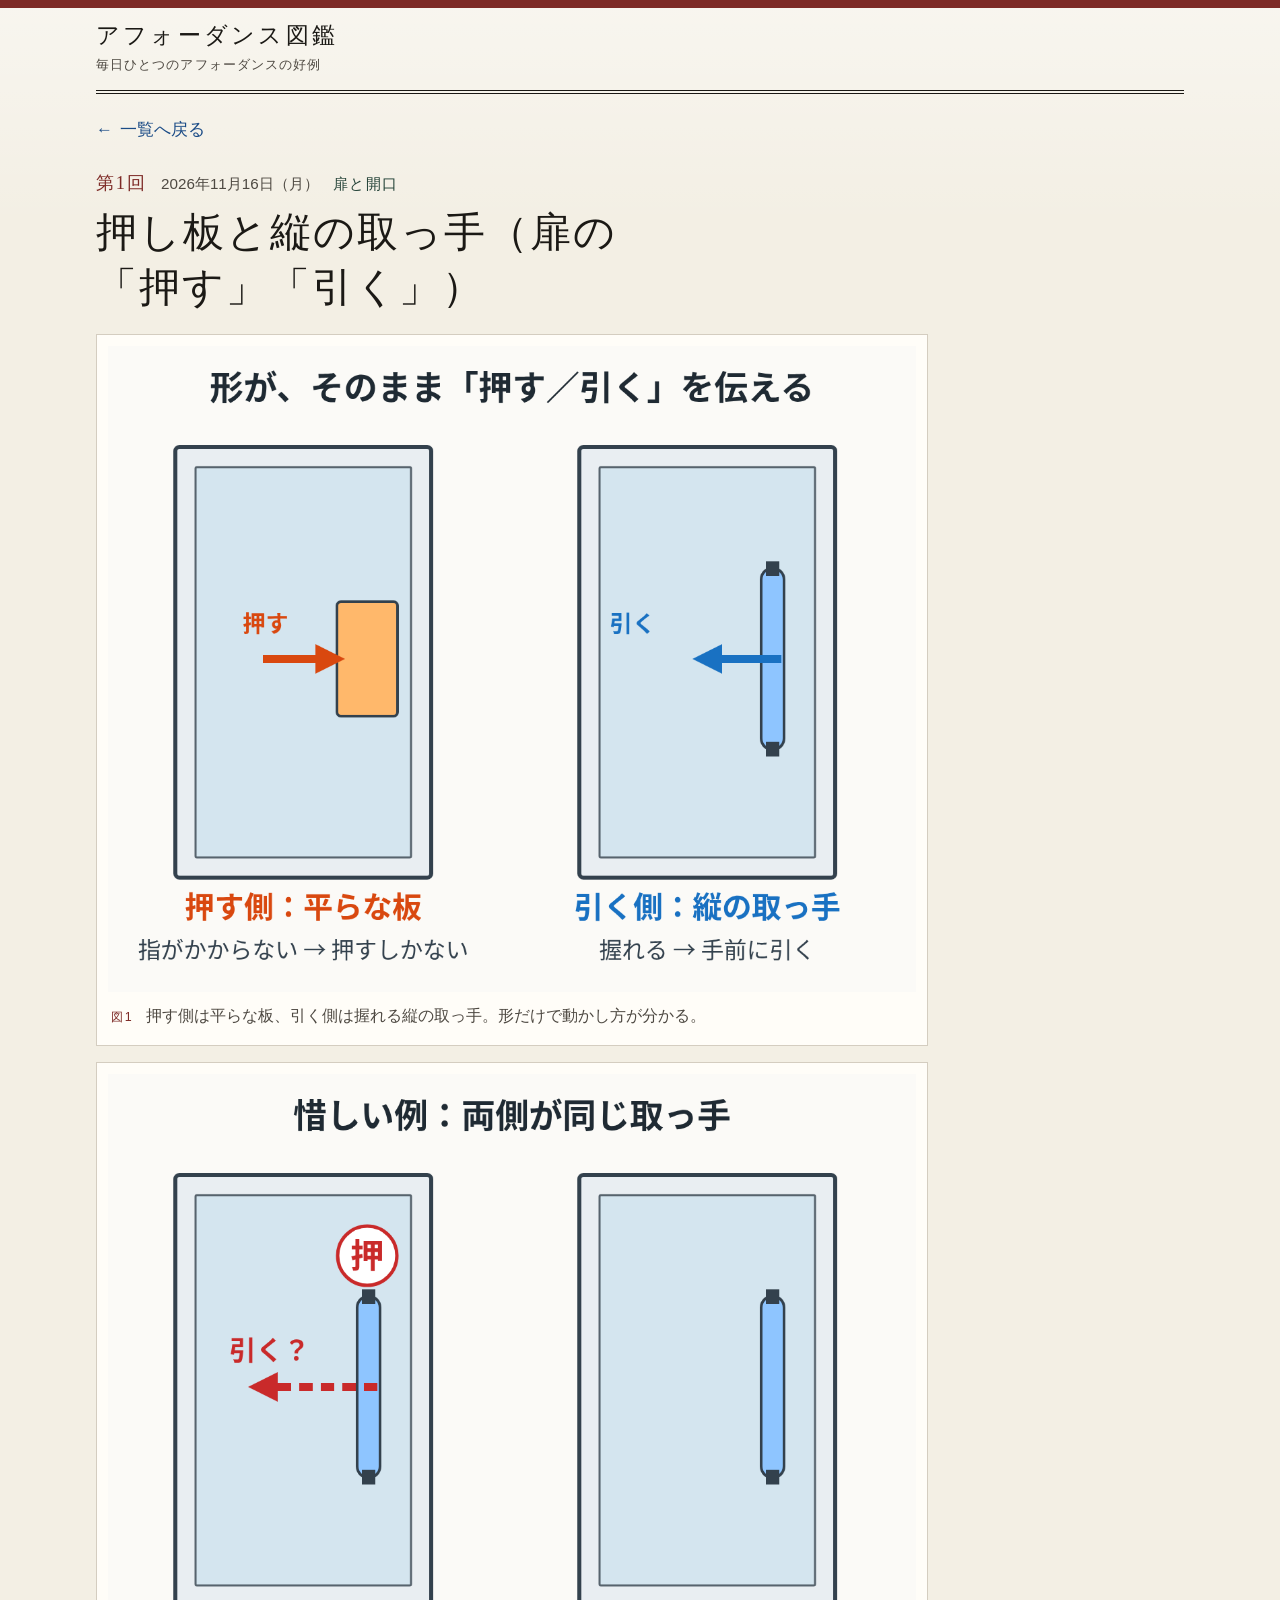
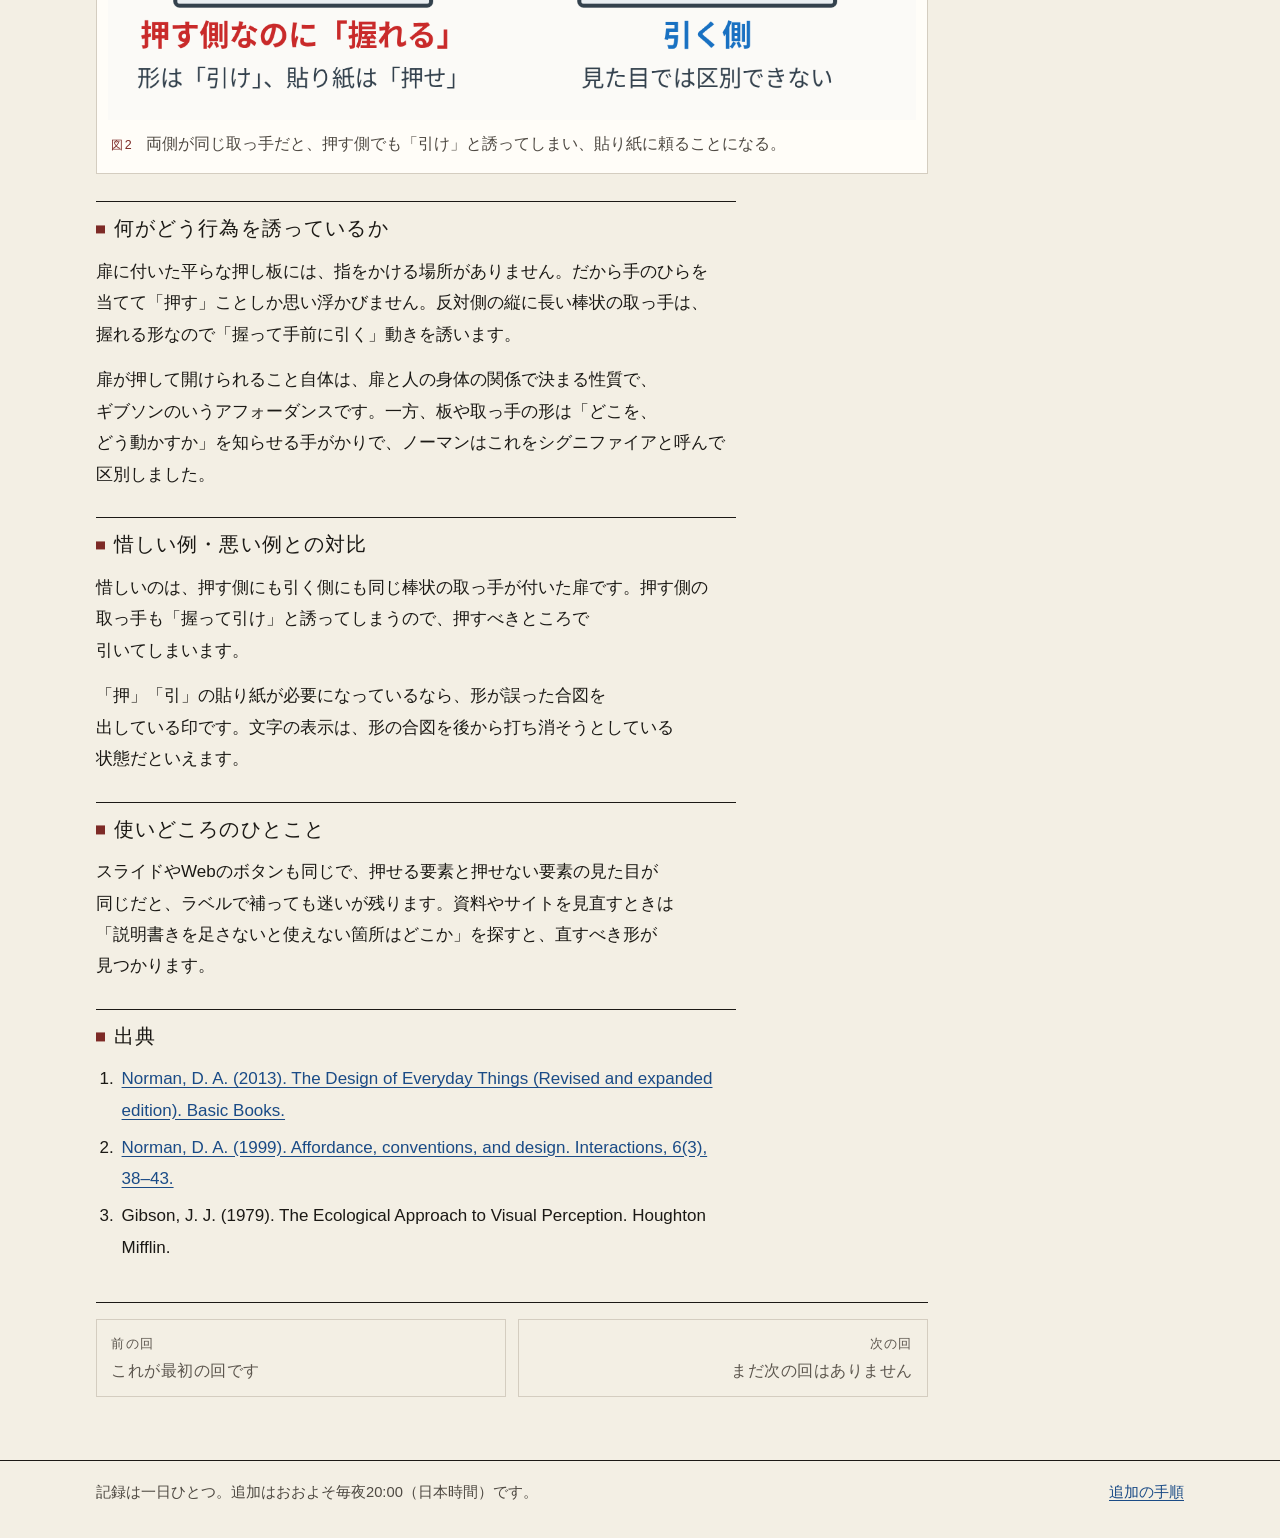
==== entries/001.html @ 1fc87b23 "第1回 押し板と縦の取っ手 Co-authored-by: MLabPages <MLabPages@users.noreply.github.com>" ====
<!DOCTYPE html>
<!-- scripts/build.py が data/entries.json から生成。手で編集しない。 -->
<html lang="ja">
<head>
<meta charset="utf-8">
<meta name="viewport" content="width=device-width, initial-scale=1">
<meta name="theme-color" content="#f3efe4">
<meta name="color-scheme" content="light">
<meta name="format-detection" content="telephone=no">
<meta name="generator" content="scripts/build.py">
<meta name="description" content="第1回（2026年11月16日（月））。押し板と縦の取っ手（扉の「押す」「引く」）。分野は扉と開口。">
<meta property="og:title" content="押し板と縦の取っ手（扉の「押す」「引く」）｜第1回｜アフォーダンス図鑑">
<meta property="og:description" content="第1回（2026年11月16日（月））。押し板と縦の取っ手（扉の「押す」「引く」）。分野は扉と開口。">
<meta property="og:locale" content="ja_JP">
<title>押し板と縦の取っ手（扉の「押す」「引く」）｜第1回｜アフォーダンス図鑑</title>
<link rel="icon" href="../favicon.svg" type="image/svg+xml">
<link rel="stylesheet" href="../styles.css">
<meta property="og:type" content="article">
<meta property="article:published_time" content="2026-11-16">
</head>
<body class="page-entry">
<a class="skip" href="#main">本文へスキップ</a>
<header class="masthead">
  <div class="wrap">
    <p class="brand"><a href="../index.html">アフォーダンス図鑑</a></p>
    <p class="tagline">毎日ひとつのアフォーダンスの好例</p>
    <div class="masthead-rule" aria-hidden="true"></div>
  </div>
</header>
<main id="main" tabindex="-1">
<div class="wrap">
<article class="entry">
  <p class="back"><a href="../index.html">一覧へ戻る</a></p>
  <header class="entry-header">
    <p class="entry-kicker">
      <span class="entry-no">第1回</span>
      <time datetime="2026-11-16">2026年11月16日（月）</time>
      <span class="entry-category">扉と開口</span>
    </p>
    <h1 class="entry-title">押し板と縦の取っ手（扉の「押す」「引く」）</h1>
  </header>
  <div class="plates">
    <figure class="plate">
      <img src="../images/001-1.png" alt="左右に並んだ2枚の扉の図。左の押す側には指のかからない平らな板が付き、手のひらで押す矢印がある。右の引く側には握れる縦の棒状の取っ手が付き、手前に引く矢印がある。" width="1200" height="960" loading="eager" fetchpriority="high">
      <figcaption>
        <span class="fig-no">図1</span> 押す側は平らな板、引く側は握れる縦の取っ手。形だけで動かし方が分かる。
      </figcaption>
    </figure>
    <figure class="plate">
      <img src="../images/001-2.png" alt="左右に並んだ2枚の扉の図。どちらにも同じ縦の棒状の取っ手が付いている。左の押す側には「押」の貼り紙があるが、取っ手は引く動きを誘い、「引く？」と迷う矢印が描かれている。" width="1200" height="960" loading="lazy" decoding="async">
      <figcaption>
        <span class="fig-no">図2</span> 両側が同じ取っ手だと、押す側でも「引け」と誘ってしまい、貼り紙に頼ることになる。
      </figcaption>
    </figure>
  </div>
  <section class="entry-section">
    <h2>何がどう行為を誘っているか</h2>
    <p>扉に付いた平らな押し板には、指をかける場所がありません。だから手のひらを当てて「押す」ことしか思い浮かびません。反対側の縦に長い棒状の取っ手は、握れる形なので「握って手前に引く」動きを誘います。</p>
    <p>扉が押して開けられること自体は、扉と人の身体の関係で決まる性質で、ギブソンのいうアフォーダンスです。一方、板や取っ手の形は「どこを、どう動かすか」を知らせる手がかりで、ノーマンはこれをシグニファイアと呼んで区別しました。</p>
  </section>
  <section class="entry-section">
    <h2>惜しい例・悪い例との対比</h2>
    <p>惜しいのは、押す側にも引く側にも同じ棒状の取っ手が付いた扉です。押す側の取っ手も「握って引け」と誘ってしまうので、押すべきところで引いてしまいます。</p>
    <p>「押」「引」の貼り紙が必要になっているなら、形が誤った合図を出している印です。文字の表示は、形の合図を後から打ち消そうとしている状態だといえます。</p>
  </section>
  <section class="entry-section">
    <h2>使いどころのひとこと</h2>
    <p>スライドやWebのボタンも同じで、押せる要素と押せない要素の見た目が同じだと、ラベルで補っても迷いが残ります。資料やサイトを見直すときは「説明書きを足さないと使えない箇所はどこか」を探すと、直すべき形が見つかります。</p>
  </section>
  <section class="entry-section sources">
    <h2>出典</h2>
    <ol>
      <li><a href="https://jnd.org/books/the-design-of-everyday-things-revised-and-expanded-edition/">Norman, D. A. (2013). The Design of Everyday Things (Revised and expanded edition). Basic Books.</a></li>
      <li><a href="https://doi.org/10.1145/301153.301168">Norman, D. A. (1999). Affordance, conventions, and design. Interactions, 6(3), 38–43.</a></li>
      <li>Gibson, J. J. (1979). The Ecological Approach to Visual Perception. Houghton Mifflin.</li>
    </ol>
  </section>
  <nav class="pager" aria-label="前後の回">
  <span class="prev is-disabled">
    <span class="pager-dir">前の回</span>
    <span class="pager-title">これが最初の回です</span>
  </span>
  <span class="next is-disabled">
    <span class="pager-dir">次の回</span>
    <span class="pager-title">まだ次の回はありません</span>
  </span>
  </nav>
</article>
</div>
</main>
<footer class="colophon">
<div class="wrap">
    <p>記録は一日ひとつ。追加はおおよそ毎夜20:00（日本時間）です。</p>
    <p><a href="https://github.com/MLabPages/affordance-zukan/blob/main/README.md">追加の手順</a></p>
</div>
</footer>
</body>
</html>
---- styles.css ----
/* アフォーダンス図鑑。外部フォントも計測タグも読み込まない。 */

:root {
  --paper: #f3efe4;
  --paper-raised: #fffdf8;
  --media: #e6dfd0;
  --ink: #1b1915;
  --soft: #4e4942;
  --muted: #5c564e;
  --line: #d4cdc0;
  --ink-line: #1b1915;
  --accent: #7d2a26;
  --link: #1a4b86;
  --moss: #234237;
  --focus: #7d2a26;
  --mincho: "Hiragino Mincho ProN", "Hiragino Mincho Pro", "Yu Mincho", "YuMincho", "Noto Serif CJK JP", "Noto Serif JP", serif;
  --gothic: "Hiragino Sans", "Hiragino Kaku Gothic ProN", "Hiragino Kaku Gothic Pro", "Yu Gothic Medium", "Yu Gothic", "YuGothic", "Noto Sans CJK JP", "Noto Sans JP", sans-serif;
  --latin: "Iowan Old Style", "Palatino Linotype", Palatino, "Times New Roman", serif;
  color-scheme: light;
}

*,
*::before,
*::after {
  box-sizing: border-box;
}

html {
  font-size: 100%;
  -webkit-text-size-adjust: 100%;
  text-size-adjust: 100%;
}

body {
  margin: 0;
  background: var(--paper);
  background-image: linear-gradient(180deg, rgba(255, 255, 255, 0.42), rgba(255, 255, 255, 0) 14rem);
  color: var(--ink);
  font-family: var(--gothic);
  font-size: 1.0625rem;
  line-height: 1.85;
  line-break: strict;
  word-break: auto-phrase;
  overflow-wrap: break-word;
  padding-left: env(safe-area-inset-left);
  padding-right: env(safe-area-inset-right);
}

img {
  max-width: 100%;
  height: auto;
  border: 0;
}

a {
  color: var(--link);
  text-underline-offset: 0.18em;
}

a:visited {
  color: var(--link);
}

button,
a {
  touch-action: manipulation;
}

button {
  font: inherit;
  color: inherit;
  background: none;
  border: 0;
  padding: 0;
  cursor: pointer;
  -webkit-appearance: none;
  appearance: none;
}

:focus {
  outline: none;
}

:focus-visible {
  outline: 2px solid var(--focus);
  outline-offset: 3px;
}

::selection {
  background: #f0d3cf;
  color: var(--ink);
}

.skip {
  position: absolute;
  left: 0.75rem;
  top: 0.75rem;
  z-index: 2;
  padding: 0.55rem 0.85rem;
  background: var(--ink);
  color: var(--paper);
  text-decoration: none;
  transform: translateY(-200%);
}

.skip:focus {
  transform: none;
  color: var(--paper);
}

.wrap {
  width: min(68rem, calc(100% - 2rem));
  margin-inline: auto;
}

#main:focus {
  outline: none;
}

.masthead {
  border-top: 0.55rem solid var(--accent);
  padding-top: 1.25rem;
}

.masthead-rule {
  height: 0.28rem;
  margin-top: 1.05rem;
  border-top: 1px solid var(--ink-line);
  border-bottom: 1px solid var(--ink-line);
}

.brand {
  margin: 0;
  font-family: var(--mincho);
  font-weight: 500;
  font-size: clamp(1.7rem, 1.15rem + 2.8vw, 3.35rem);
  line-height: 1.25;
  letter-spacing: 0.06em;
}

.brand a {
  color: inherit;
  text-decoration: none;
}

.brand a:hover {
  text-decoration: underline;
  text-underline-offset: 0.16em;
}

.tagline {
  margin: 0.4rem 0 0;
  color: var(--soft);
  font-size: 0.98rem;
  letter-spacing: 0.08em;
}

.page-entry .masthead {
  padding-top: 0.8rem;
}

.page-entry .brand {
  font-size: clamp(1.2rem, 1.05rem + 0.7vw, 1.45rem);
  letter-spacing: 0.14em;
}

.page-entry .tagline {
  margin-top: 0.2rem;
  font-size: 0.84rem;
}

.page-entry .masthead-rule {
  margin-top: 0.75rem;
}

main {
  padding-top: 1.6rem;
  padding-bottom: 0.5rem;
}

.page-entry main {
  padding-top: 0.85rem;
}

.lede {
  max-width: 40rem;
  margin: 0 0 1.6rem;
  font-size: 1.125rem;
  line-height: 1.9;
}

.concepts {
  display: grid;
  grid-template-columns: 1fr;
  gap: 1.35rem;
}

.concept {
  border-top: 1px solid var(--ink-line);
  padding-top: 0.85rem;
  min-width: 0;
}

.concept h2,
.collection-head h2,
.entry-title,
.entry-section h2,
.empty-title,
.card-title,
.pager-title {
  font-family: var(--mincho);
  font-weight: 500;
}

.concept h2 {
  margin: 0 0 0.55rem;
  font-size: 1.45rem;
  letter-spacing: 0.08em;
  line-height: 1.4;
}

.concept p,
.reading {
  margin: 0;
}

.concept p + p {
  margin-top: 0.85rem;
}

.reading {
  max-width: 40rem;
  margin-top: 1.45rem;
  color: var(--soft);
}

cite[lang="en"] {
  font-family: var(--latin);
  font-style: italic;
  letter-spacing: 0;
  font-weight: 400;
}

.cite-line {
  margin: 0.2rem 0 0;
  line-height: 1.55;
}

.cite-ja {
  display: block;
  margin-top: 0.12rem;
  color: var(--soft);
  font-size: 0.88rem;
  letter-spacing: 0.02em;
}

.collection {
  margin-top: 2.8rem;
}

.collection-head {
  display: flex;
  flex-wrap: wrap;
  justify-content: space-between;
  align-items: baseline;
  gap: 0.4rem 1.2rem;
  margin-bottom: 1.15rem;
  padding-bottom: 0.35rem;
  border-bottom: 1px solid var(--ink-line);
}

.collection-head h2 {
  margin: 0;
  font-size: 1.55rem;
  letter-spacing: 0.14em;
}

.collection-note {
  margin: 0;
  color: var(--soft);
  font-size: 0.92rem;
  letter-spacing: 0.06em;
}

.collection-tools {
  margin-bottom: 1rem;
}

.filters-label {
  margin: 0 0 0.45rem;
  font-size: 0.82rem;
  letter-spacing: 0.14em;
  color: var(--muted);
}

.filters {
  display: flex;
  flex-wrap: wrap;
  gap: 0.5rem;
}

.chip {
  min-height: 44px;
  max-width: 100%;
  padding: 0.4rem 0.95rem;
  border: 1px solid var(--line);
  border-radius: 999px;
  background: transparent;
  color: var(--ink);
  line-height: 1.4;
  letter-spacing: 0.04em;
  overflow-wrap: anywhere;
}

.chip.is-active {
  background: var(--ink);
  border-color: var(--ink);
  color: var(--paper);
}

.chip:hover {
  border-color: var(--ink);
}

.noscript-note,
.filter-empty {
  margin: 0.8rem 0 0;
  color: var(--soft);
}

.cards {
  list-style: none;
  margin: 1.15rem 0 0;
  padding: 0;
  display: grid;
  grid-template-columns: repeat(auto-fill, minmax(min(100%, 18rem), 1fr));
  gap: 1.15rem;
}

.card {
  min-width: 0;
}

.card[hidden] {
  display: none !important;
}

.card-link {
  display: flex;
  flex-direction: column;
  height: 100%;
  color: inherit;
  text-decoration: none;
  background: var(--paper-raised);
  border: 1px solid var(--line);
}

.card-link:hover {
  border-color: var(--ink);
}

.card-link:hover .card-title {
  text-decoration: underline;
  text-underline-offset: 0.16em;
}

.card-link:active {
  background: var(--paper);
}

.card-media {
  display: flex;
  align-items: center;
  justify-content: center;
  aspect-ratio: 4 / 3;
  background: var(--media);
  border-bottom: 1px solid var(--line);
}

.card-media img {
  width: 100%;
  height: 100%;
  object-fit: contain;
}

.card-body {
  display: flex;
  flex-direction: column;
  gap: 0.3rem;
  padding: 0.85rem 0.95rem 1rem;
}

.card-meta,
.card-title,
.card-category {
  margin: 0;
}

.card-meta {
  display: flex;
  flex-wrap: wrap;
  gap: 0.35rem 0.8rem;
  align-items: baseline;
  color: var(--soft);
  font-size: 0.86rem;
  font-variant-numeric: tabular-nums;
  letter-spacing: 0.03em;
}

.card-no,
.entry-no,
.empty-label,
.fig-no {
  color: var(--accent);
}

.card-no {
  font-family: var(--mincho);
  letter-spacing: 0.08em;
}

.card-title {
  font-size: 1.18rem;
  line-height: 1.45;
  letter-spacing: 0.04em;
}

.card-category {
  color: var(--moss);
  font-size: 0.86rem;
  letter-spacing: 0.08em;
}

.empty {
  max-width: 34rem;
  margin: 1.6rem auto 0.4rem;
  padding: 0.45rem;
  border: 1px solid var(--ink-line);
}

.empty-inner {
  border: 1px solid var(--line);
  padding: 2rem 1.15rem 1.55rem;
  text-align: center;
}

.empty-label {
  margin: 0;
  font-family: var(--mincho);
  letter-spacing: 0.18em;
  font-size: 0.95rem;
}

.empty-title {
  margin: 0.65rem 0 0.85rem;
  font-size: clamp(1.4rem, 1.15rem + 1vw, 1.8rem);
  letter-spacing: 0.06em;
  line-height: 1.4;
}

.empty-copy {
  margin: 0 auto;
  max-width: 28rem;
  color: var(--soft);
  text-align: left;
}

.back {
  margin: 0 0 0.85rem;
}

.back a {
  display: inline-flex;
  align-items: center;
  min-height: 44px;
  text-decoration: none;
}

.back a::before {
  content: "←";
  margin-right: 0.4em;
  text-decoration: none;
}

.back a:hover {
  text-decoration: underline;
  text-underline-offset: 0.16em;
}

.entry-header {
  max-width: 40rem;
}

.entry-kicker {
  display: flex;
  flex-wrap: wrap;
  gap: 0.3rem 0.9rem;
  align-items: baseline;
  margin: 0;
  color: var(--soft);
  font-size: 0.95rem;
  font-variant-numeric: tabular-nums;
}

.entry-no {
  font-family: var(--mincho);
  font-size: 1.15rem;
  letter-spacing: 0.1em;
}

.entry-category {
  color: var(--moss);
  letter-spacing: 0.08em;
}

.entry-title {
  max-width: 40rem;
  margin: 0.35rem 0 1.15rem;
  font-size: clamp(1.7rem, 1.2rem + 2vw, 2.55rem);
  line-height: 1.35;
  letter-spacing: 0.05em;
}

.plates {
  display: grid;
  gap: 1rem;
  max-width: 52rem;
  margin-bottom: 0.4rem;
}

.plate {
  margin: 0;
  padding: 0.7rem 0.7rem 0.8rem;
  background: var(--paper-raised);
  border: 1px solid var(--line);
}

.plate img {
  display: block;
  width: 100%;
  height: auto;
  background: var(--media);
}

.plate figcaption {
  margin: 0;
  padding: 0.7rem 0.2rem 0.15rem;
  color: var(--soft);
  font-family: var(--mincho);
  font-size: 0.98rem;
  line-height: 1.7;
}

.fig-no {
  margin-right: 0.7em;
  font-family: var(--gothic);
  font-size: 0.78rem;
  letter-spacing: 0.12em;
}

.entry-section {
  max-width: 40rem;
  margin-top: 1.7rem;
}

.entry-section h2 {
  margin: 0 0 0.75rem;
  padding-top: 0.75rem;
  border-top: 1px solid var(--ink-line);
  font-size: 1.22rem;
  letter-spacing: 0.06em;
  line-height: 1.5;
}

.entry-section h2::before {
  content: "";
  display: inline-block;
  width: 0.55rem;
  height: 0.55rem;
  margin-right: 0.55rem;
  background: var(--accent);
  transform: translateY(-0.08em);
}

.entry-section p {
  margin: 0 0 0.9rem;
}

.entry-section p:last-child {
  margin-bottom: 0;
}

.sources ol {
  margin: 0;
  padding-left: 1.4rem;
}

.sources li {
  margin: 0.35rem 0;
  padding-left: 0.2rem;
}

.sources a {
  overflow-wrap: anywhere;
}

.pager {
  display: grid;
  grid-template-columns: 1fr 1fr;
  gap: 0.75rem;
  max-width: 52rem;
  margin-top: 2.4rem;
  padding-top: 1rem;
  border-top: 1px solid var(--ink-line);
}

.pager a,
.pager .is-disabled {
  display: flex;
  flex-direction: column;
  justify-content: center;
  gap: 0.2rem;
  min-height: 44px;
  padding: 0.8rem 0.9rem;
  border: 1px solid var(--line);
  background: var(--paper-raised);
  color: inherit;
  text-decoration: none;
}

.pager a:hover {
  border-color: var(--ink);
}

.pager .next {
  align-items: flex-end;
  text-align: right;
}

.pager .is-disabled {
  color: var(--muted);
  background: transparent;
}

.pager-dir {
  font-size: 0.8rem;
  letter-spacing: 0.1em;
  color: var(--soft);
}

.pager .is-disabled .pager-dir {
  color: var(--muted);
}

.pager-title {
  font-size: 1.02rem;
  line-height: 1.5;
  letter-spacing: 0.03em;
}

.colophon {
  margin-top: 3.4rem;
  padding: 1.15rem 0 calc(2rem + env(safe-area-inset-bottom));
  border-top: 1px solid var(--ink-line);
  color: var(--soft);
  font-size: 0.92rem;
}

.colophon .wrap {
  display: flex;
  flex-wrap: wrap;
  justify-content: space-between;
  gap: 0.35rem 1.5rem;
}

.colophon p {
  margin: 0;
}

@media (min-width: 800px) {
  .concepts {
    grid-template-columns: 1fr 1fr;
    gap: 0;
    border-top: 1px solid var(--ink-line);
  }

  .concept {
    border-top: 0;
    padding-top: 1.15rem;
    padding-right: 1.5rem;
  }

  .concept + .concept {
    padding-right: 0;
    padding-left: 1.5rem;
    border-left: 1px solid var(--line);
  }
}

@media (max-width: 640px) {
  .wrap {
    width: min(68rem, calc(100% - 1.25rem));
  }

  .lede {
    font-size: 1.0625rem;
  }

  .pager {
    grid-template-columns: 1fr;
  }

  .pager .next {
    align-items: flex-start;
    text-align: left;
  }

  .empty-inner {
    padding: 1.5rem 0.9rem 1.25rem;
  }
}

@media (prefers-reduced-motion: reduce) {
  * {
    transition: none !important;
  }
}

@media print {
  body {
    background: #fff;
    color: #000;
  }

  .skip,
  .collection-tools,
  .noscript-note,
  .pager,
  .colophon {
    display: none;
  }

  .card-link,
  .plate,
  a {
    color: #000;
    text-decoration: none;
  }

  .card {
    break-inside: avoid;
  }

  .masthead {
    border-top-color: #000;
  }
}
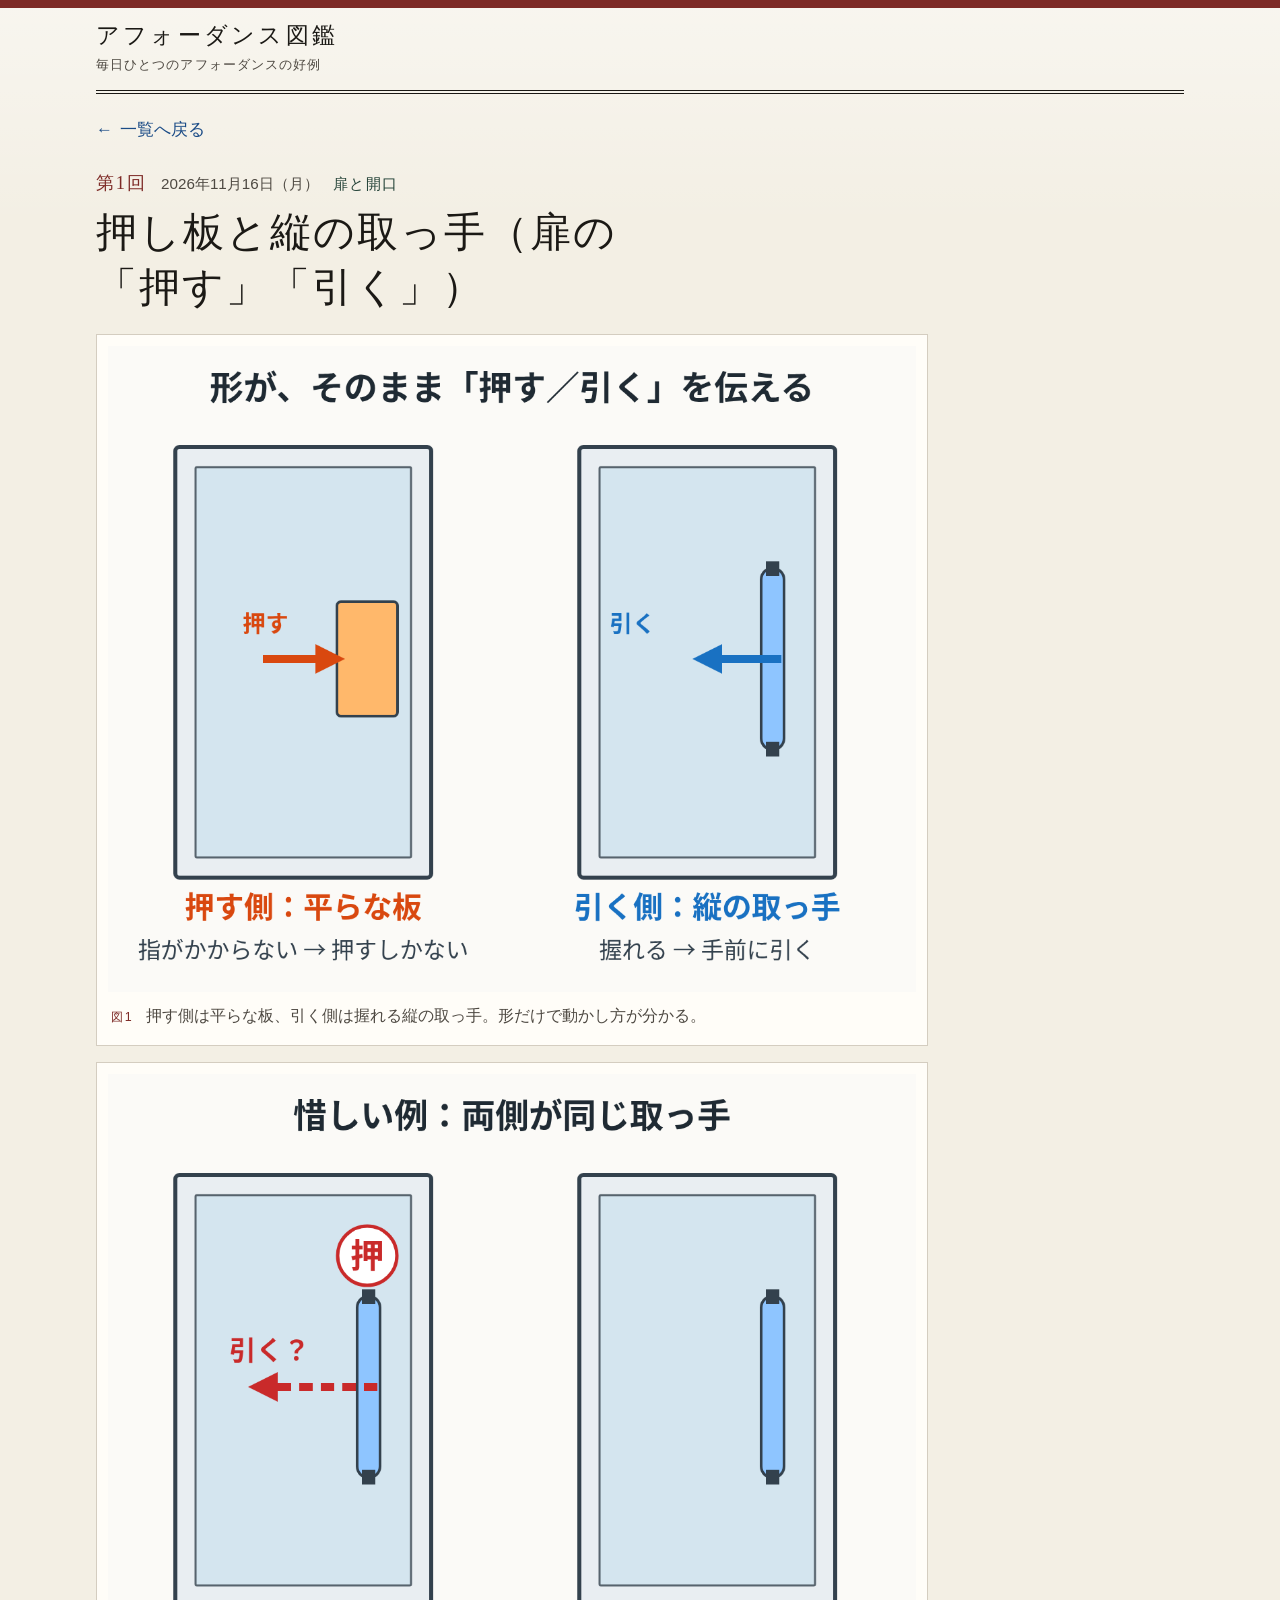
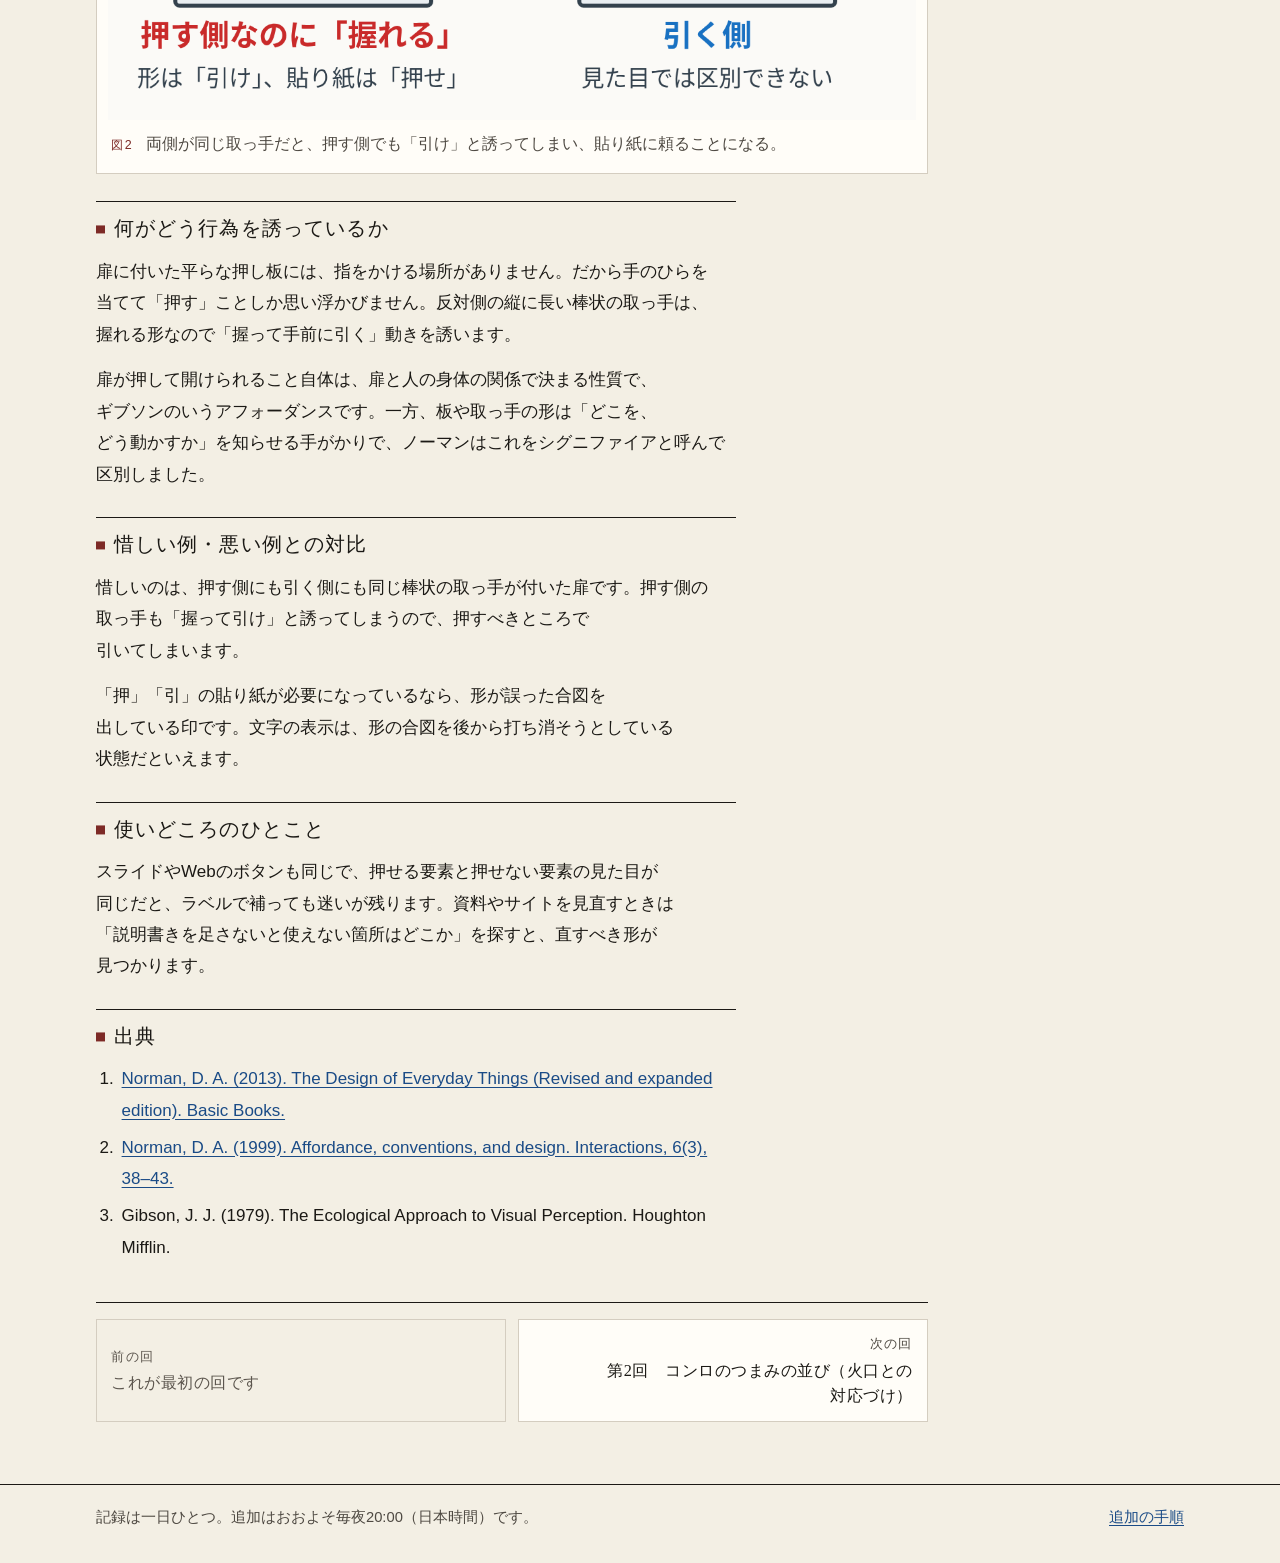
==== commit 58131d60: "第2回 コンロのつまみの並び Co-authored-by: MLabPages <MLabPages@users.noreply.github.com>" ====
--- a/entries/001.html
+++ b/entries/001.html
@@ -17,6 +17,7 @@
 <link rel="stylesheet" href="../styles.css">
 <meta property="og:type" content="article">
 <meta property="article:published_time" content="2026-11-16">
+<link rel="next" href="002.html">
 </head>
 <body class="page-entry">
 <a class="skip" href="#main">本文へスキップ</a>
@@ -80,10 +81,10 @@
     <span class="pager-dir">前の回</span>
     <span class="pager-title">これが最初の回です</span>
   </span>
-  <span class="next is-disabled">
+  <a class="next" href="002.html" rel="next">
     <span class="pager-dir">次の回</span>
-    <span class="pager-title">まだ次の回はありません</span>
-  </span>
+    <span class="pager-title">第2回　コンロのつまみの並び（火口との対応づけ）</span>
+  </a>
   </nav>
 </article>
 </div>
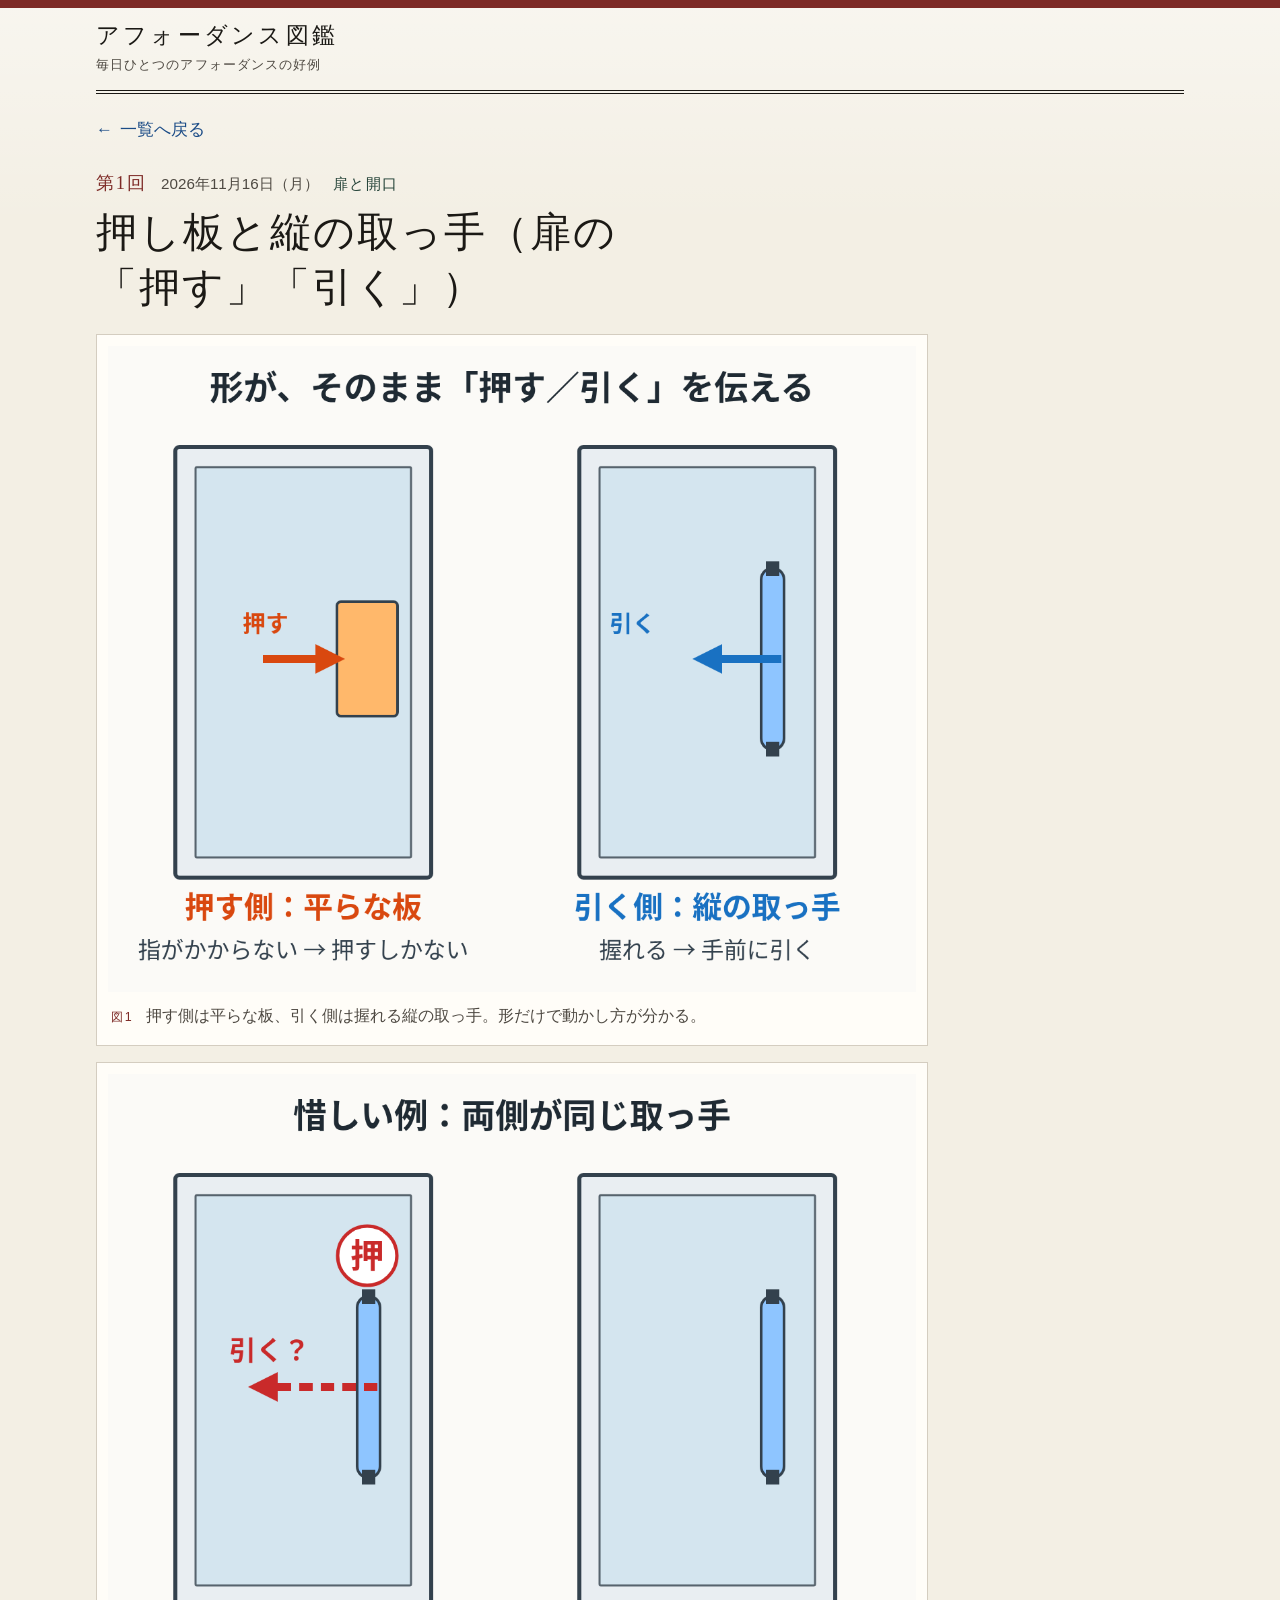
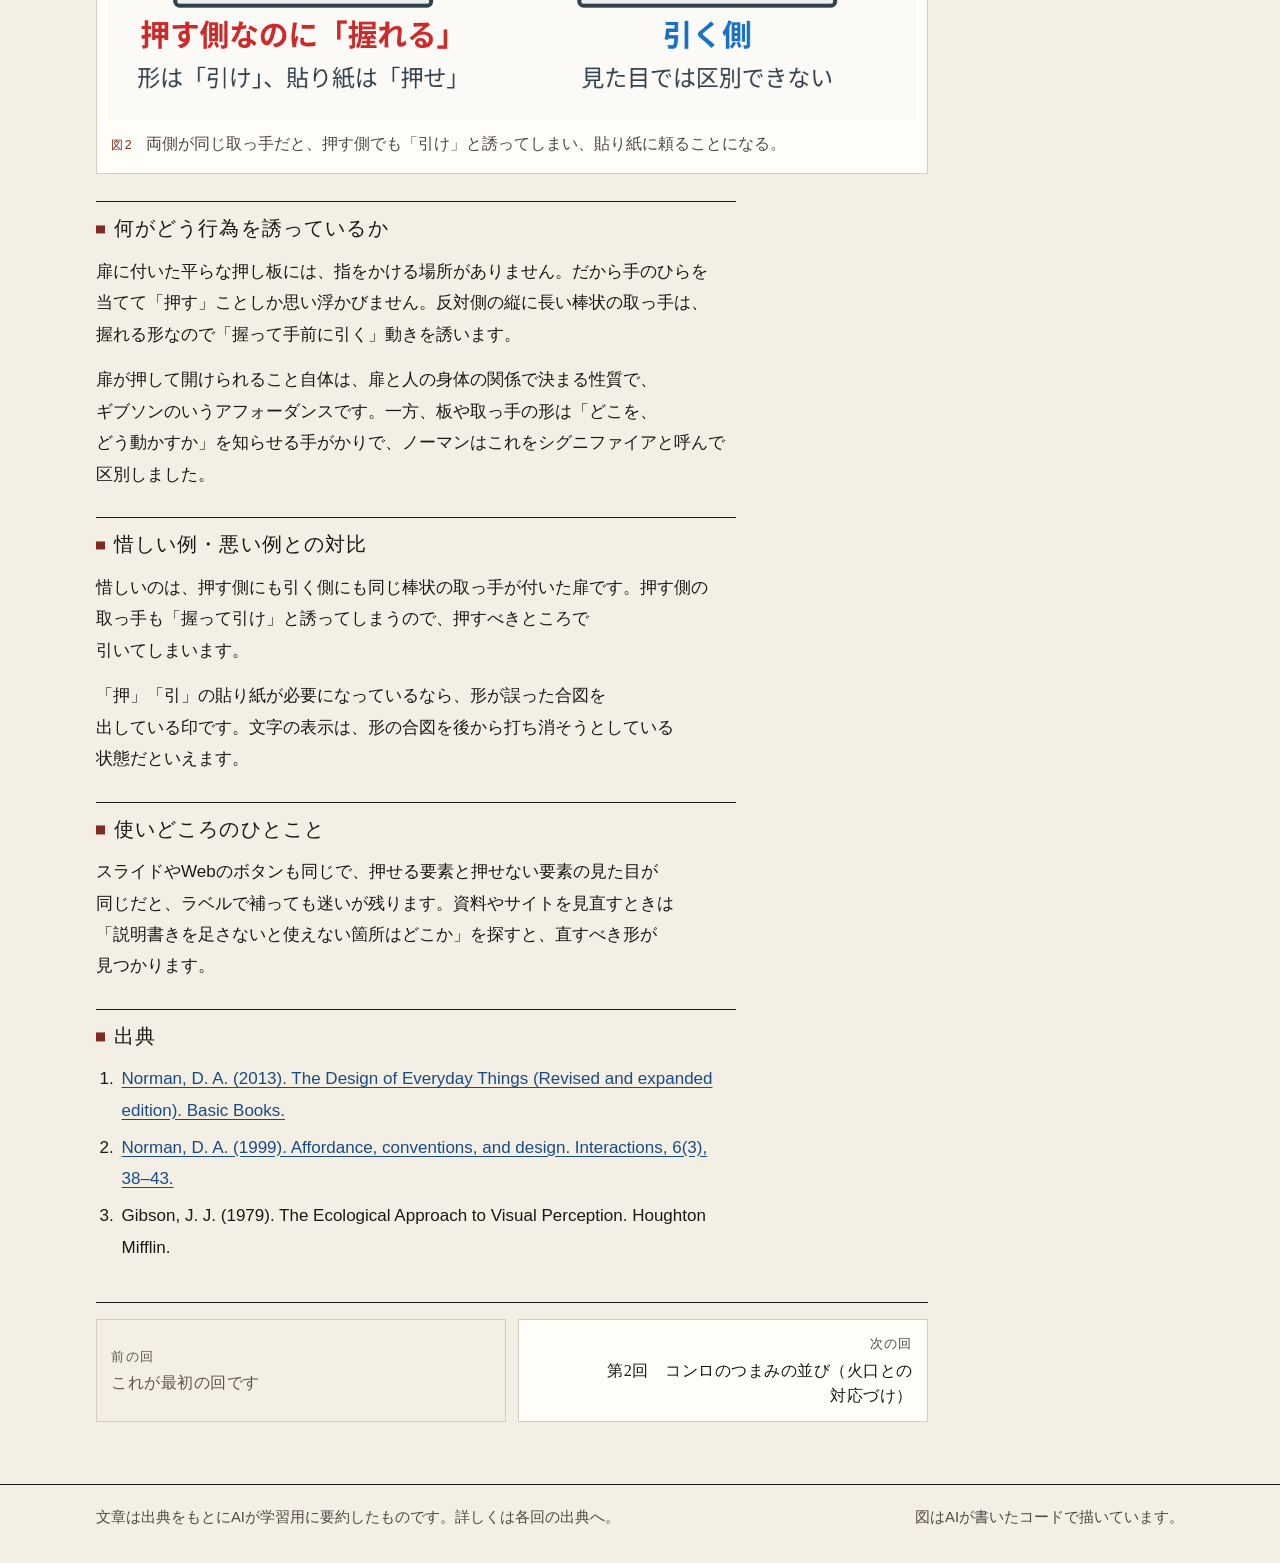
==== commit 4b75c99e: "フッターにAI注意書き（各回）" ====
--- a/entries/001.html
+++ b/entries/001.html
@@ -91,8 +91,8 @@
 </main>
 <footer class="colophon">
 <div class="wrap">
-    <p>記録は一日ひとつ。追加はおおよそ毎夜20:00（日本時間）です。</p>
-    <p><a href="https://github.com/MLabPages/affordance-zukan/blob/main/README.md">追加の手順</a></p>
+    <p>文章は出典をもとにAIが学習用に要約したものです。詳しくは各回の出典へ。</p>
+    <p>図はAIが書いたコードで描いています。</p>
 </div>
 </footer>
 </body>
